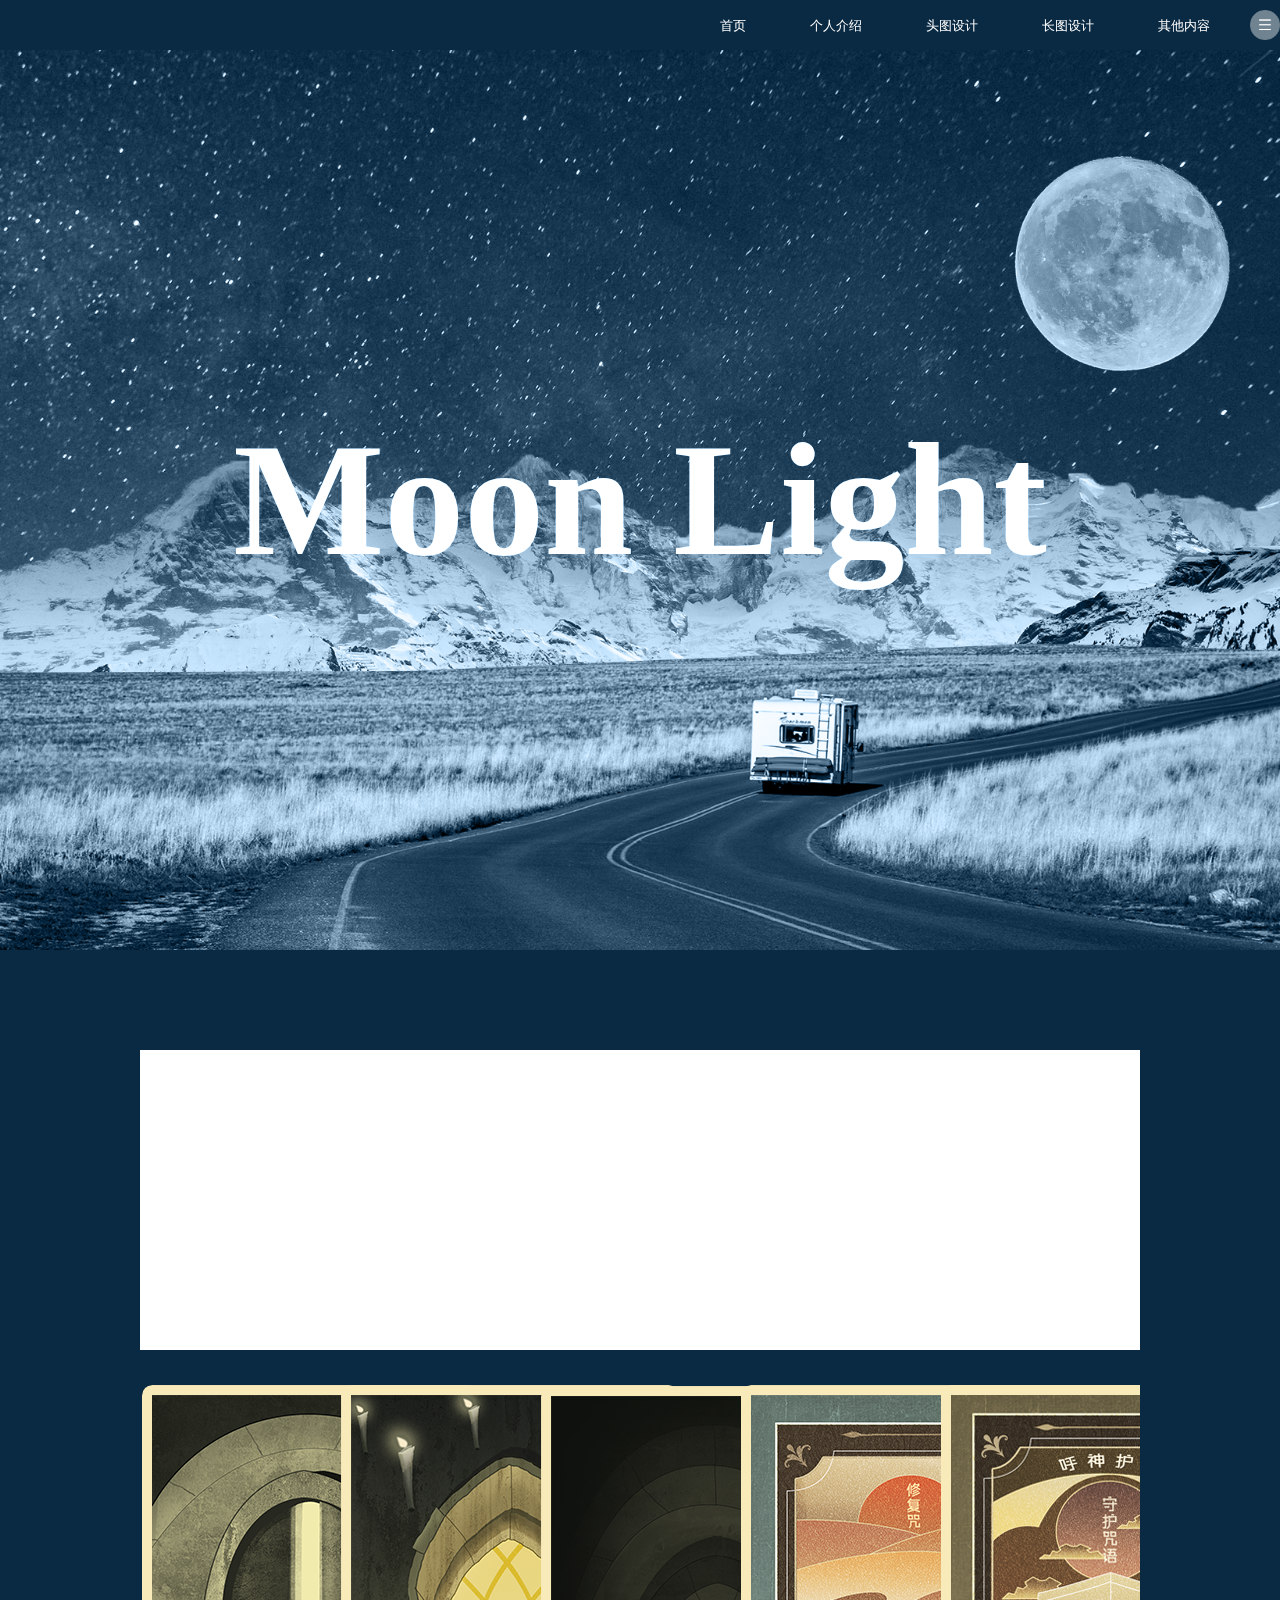
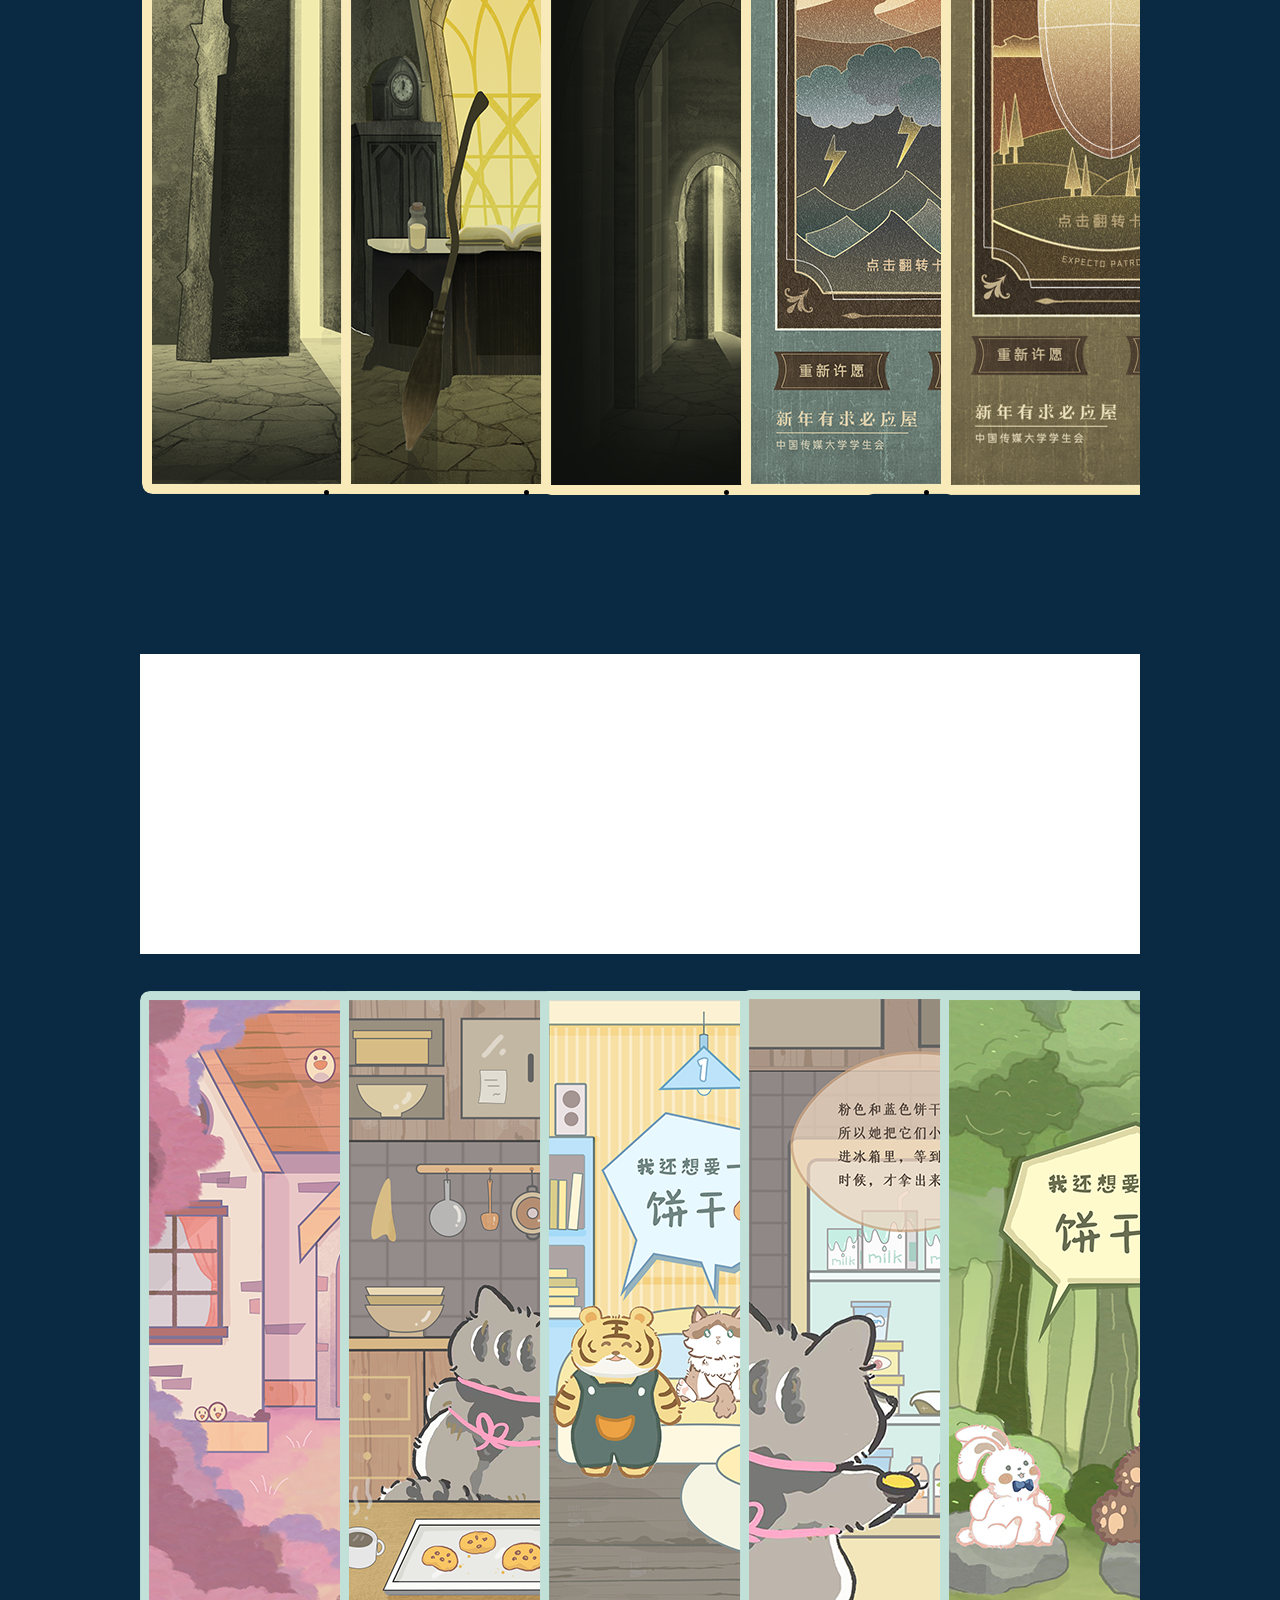
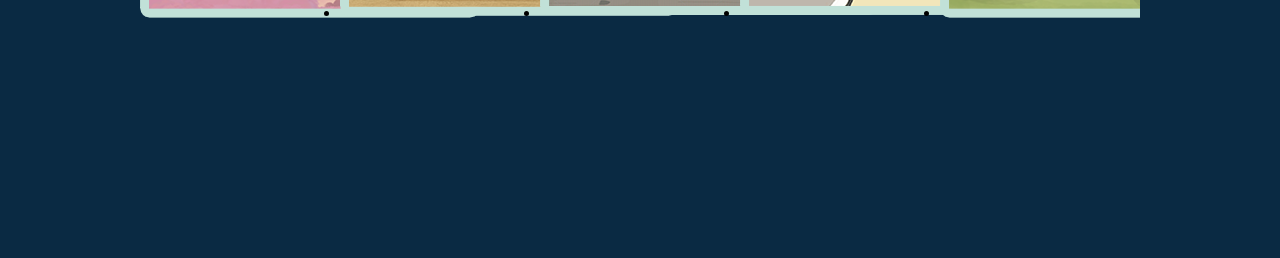
==== H5设计.html @ 218ca6df "Add files via upload" ====
<!DOCTYPE html>

<head>
    <meta charset="UTF-8">
    <meta name="viewport" content="width=device-width, initial-scale=1.0" />
    <title>Document</title>
        <link rel="stylesheet" href="website4.css">
</head>

<body>
  <div class="a">
    <div class="navbar">
      <nav>
        <ul>
          <li><a href="首页.html">首页</a></li>
          <li><a href="个人介绍.html">个人介绍</a></li>
          <li><a href="公众号设计.html">头图设计</a></li>
          <li><a href="H5设计.html">长图设计</a></li>
          <li><a href="其他内容.html">其他内容</a></li>
        </ul>
      </nav>
      <img src="img/menu.png" class="menu-icon" />
    </div>
    <section>
        <img
            src="bg.jpg"
            id="bg"
        >
        <img
            src="moon.png"
            id="moon"
        >
        <img
            src="mountain.png"
            id="mountain"
        >
        <img
            src="road.png"
            id="road"
            road
        >
        <h2 id="text">
            Moon Light
        </h2>
    </section>
    <script>
        let bg = document.querySelector('#bg')
        let moon = document.querySelector('#moon')
        let mountain = document.querySelector('#mountain')
        let road = document.querySelector('#road')
        let text = document.querySelector('#text')

        window.addEventListener('scroll', () => {
            var value = window.scrollY;

            bg.style.top = value * 0.5 + 'px';
            moon.style.left = -value * 0.5 + 'px';
            mountain.style.top = -value * 0.15 + 'px';
            road.style.top = value * 0.15 + 'px';

            text.style.top = value * 1 + 'px';


        })
    </script>
    <div class="first">
      <img src="文本框.png" alt="" >
    </div>


    <ul class="box">
  <li>
    <img src="大门.png" alt="">
  </li>
  <li>
    <img src="室内.png" alt="">
  </li>
  <li>
    <img src="走廊.png" alt="">
  </li>
  <li>
    <img src="修复.png" alt="">
  </li>
  <li>
    <img src="盾牌.png" alt="">
  </li>
</ul>
<div class="first">
      <img src="文本框.png" alt="">
</div>

<ul class="box">
<li>
<img src="我还要一块饼干/4.png" alt="">
</li>
<li>
<img src="我还要一块饼干/2.png" alt="">
</li>
<li>
<img src="我还要一块饼干/3.png" alt="">
</li>
<li>
<img src="我还要一块饼干/1.png" alt="">
</li>
<li>
<img src="我还要一块饼干/5.png" alt="">
</li>
</ul>

</body>

</html>
---- website4.css ----
* {
  margin: 0;
  padding: 0;
}
body {
  background-color: #0a2a43;
  min-height: 1500px;
}
section {
  position: relative;
  width: 100%;
  height: 100vh;
  overflow: hidden;
  display: flex;
  justify-content: center;
  align-items: center;
}
section:before {
  content: '';
  position: absolute;
  bottom: 0;
  width: 100%;
  height: 100px;
  background: linear-gradient(to top #0a2a43 transparent);
  z-index: 10000;
}
section:after {
  content: '';
  position: absolute;
  top: 0;
  left: 0;
  width: 100%;
  height: 100%;
  background: #0a2a43;
  z-index: 10000;
  mix-blend-mode: color;
}
section img {
  position: absolute;
  top: 0;
  left: 0;
  width: 100%;
  height: 100%;
  object-fit: cover;
  pointer-events: none;
}
#text {
  position: relative;
  color: #ffffff;
  font-size: 10em;
  z-index: 1;
}
#road {
  z-index: 2;
}
.first{
    margin-top:100px;
    margin-bottom:-70px;
    text-align: center;
}
.box{
	width:1000px;
	height:770px;
	margin:100px auto;
	border:0px solid #FFF;
	overflow:hidden;
	background-color:rgba(255,255,255,0.0);
	box-shadow:5px 5px 7px rgba(255,255,255,0.0);
}
.box li{
	float:left;
	position:relative;
	width:200px;
	height:770px;
	border:10px;
	box-shadow:0 50px #000000;
	transition:all 0.5s;
}
.box li .text{
	position:absolute;
	left:0;
	bottom:0;
	font-size:16px;
	color:#FFF;
	width:100%;
	height:40px;
	text-align:center;
	line-height:40px;
	background:#000;
	background-color:rgba(63,54,42,0.7);
}
.box:hover li{
	width:125px;
}
.box li:hover{
	width:500px;
}
* {
    /* 初始化 取消页面元素的内外边距 */
    padding: 0;
    margin: 0;
}

.body2 {
    /* 弹性布局 让页面元素垂直+水平居中 */
    float: left;
    margin-top: 100px;
    margin-bottom: 100px;xs
    /* 溢出隐藏 */
    overflow: hidden;
    margin-left: 14%;
}

.box2 {
    /* 相对定位 */
    float: left;
    margin-left: 33px;
    margin-top: 10px;
    width: 300px;
    height: 300px;
    line-height: 200px;
    text-align: center;
    color: #fff;
    border-radius: 5px;
    /* 背景渐变色 */
    cursor: pointer;
    background-image: linear-gradient(to right, #fb7299, #ff5c7c);
    transition: .5s;
}

.box2::after {
    content: '';
    /* 绝对定位 */
    position: absolute;
    top: 100px;
    left: 0;
    width: 600px;
    height: 70px;
    /* 背景渐变色 */
    background-image: linear-gradient(rgba(0, 0, 0, 0), rgba(255, 255, 255, .3), rgba(0, 0, 0, 0));
    /* 让元素旋转-45度 位置距离距离左边不变化，距离下面走360像素的距离 */
    transform: rotate(-45deg) translate(0, -360px);
}

.box2:hover::after {
    /* 过渡时长 */
    transition: 1s;
    transform: rotate(-45deg) translate(0, 100px);
}

.box2:hover {
    margin-top: -20px;
    /* 盒子阴影 */
    box-shadow: 3px 3px 3px rgba(0, 0, 0, .2);
}
.navbar {
  height: 12%;
  display: flex;
  align-items: center;
  margin-bottom: 10px;
  margin-top: 10px;
}
.logo {
  width: 50px;
  cursor: pointer;
}
.menu-icon {
  width: 30px;
  cursor: pointer;
  margin-left: 40px;
}
nav {
  flex: 1;
  text-align: right;
}
nav ul li {
  list-style: none;
  display: inline-block;
  margin-left: 60px;
}
nav ul li a {
  text-decoration: none;
  color: #fff;
  font-size: 13px;
}
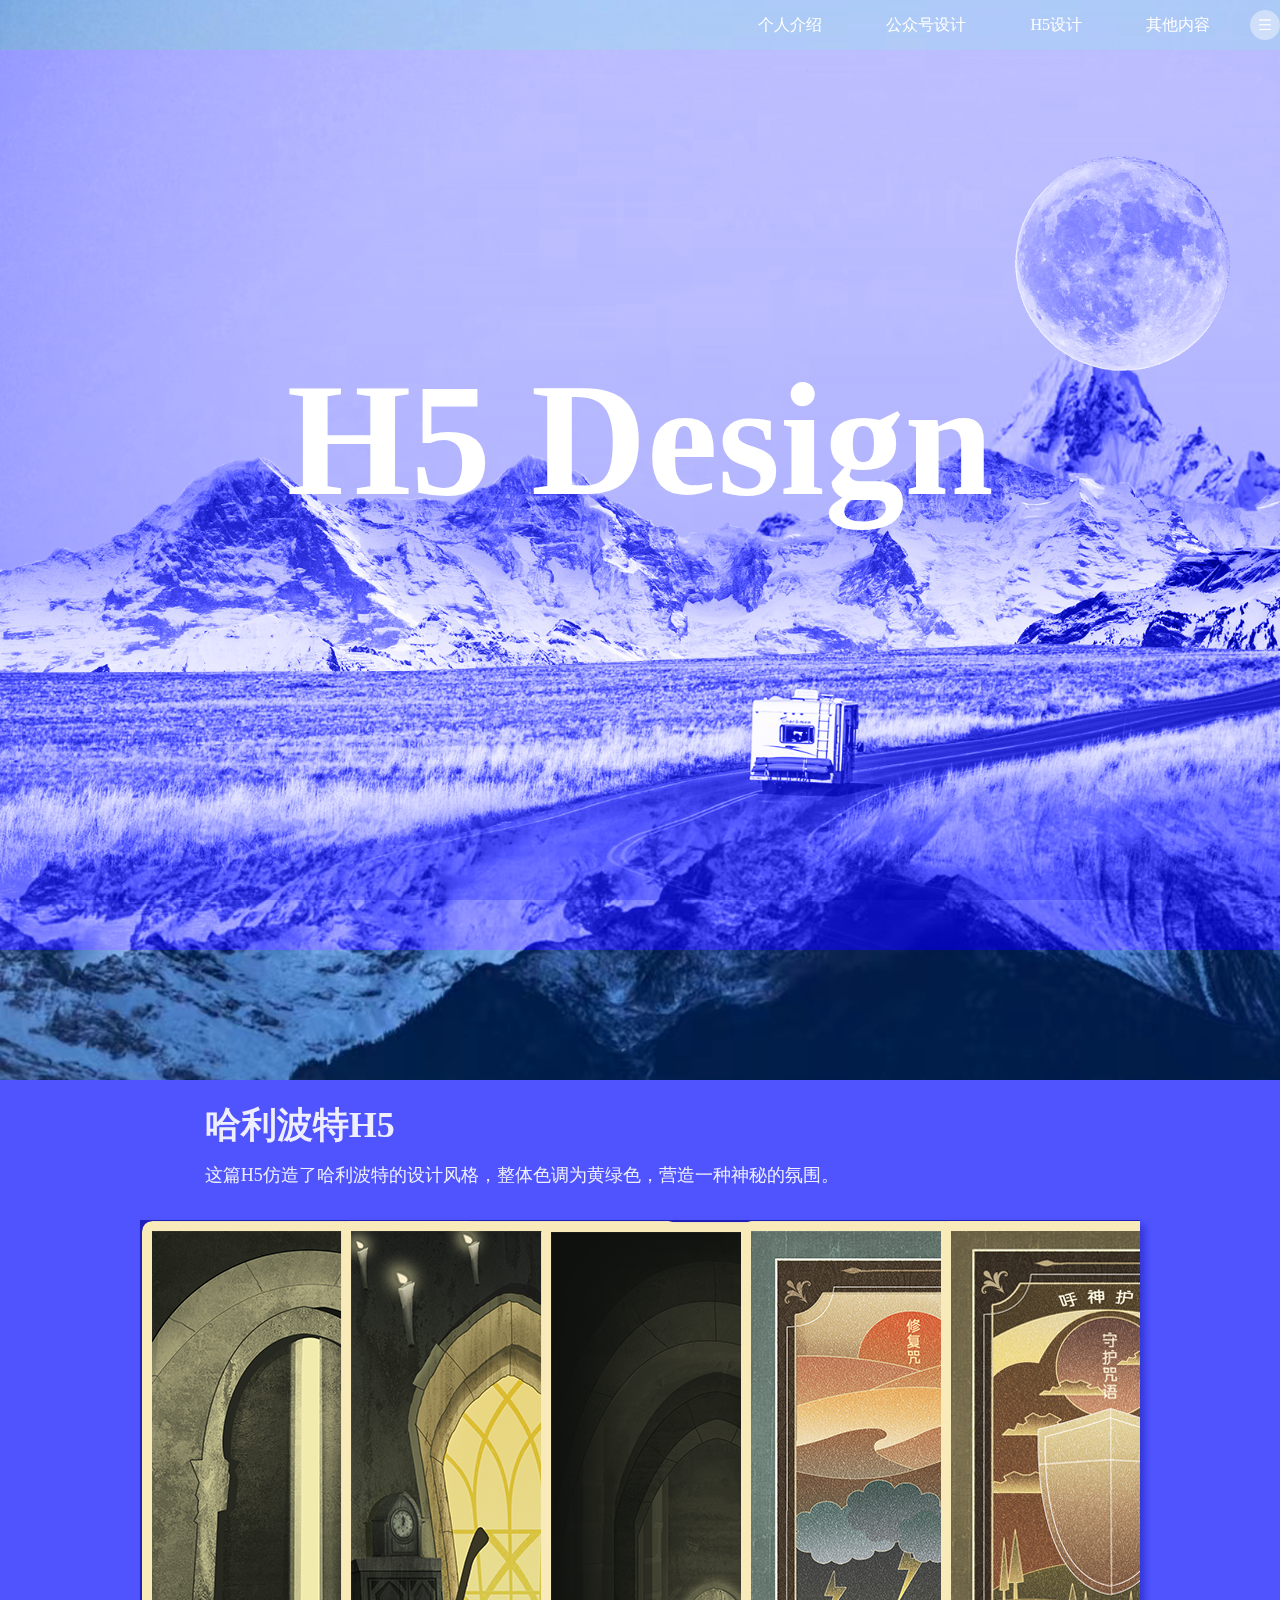
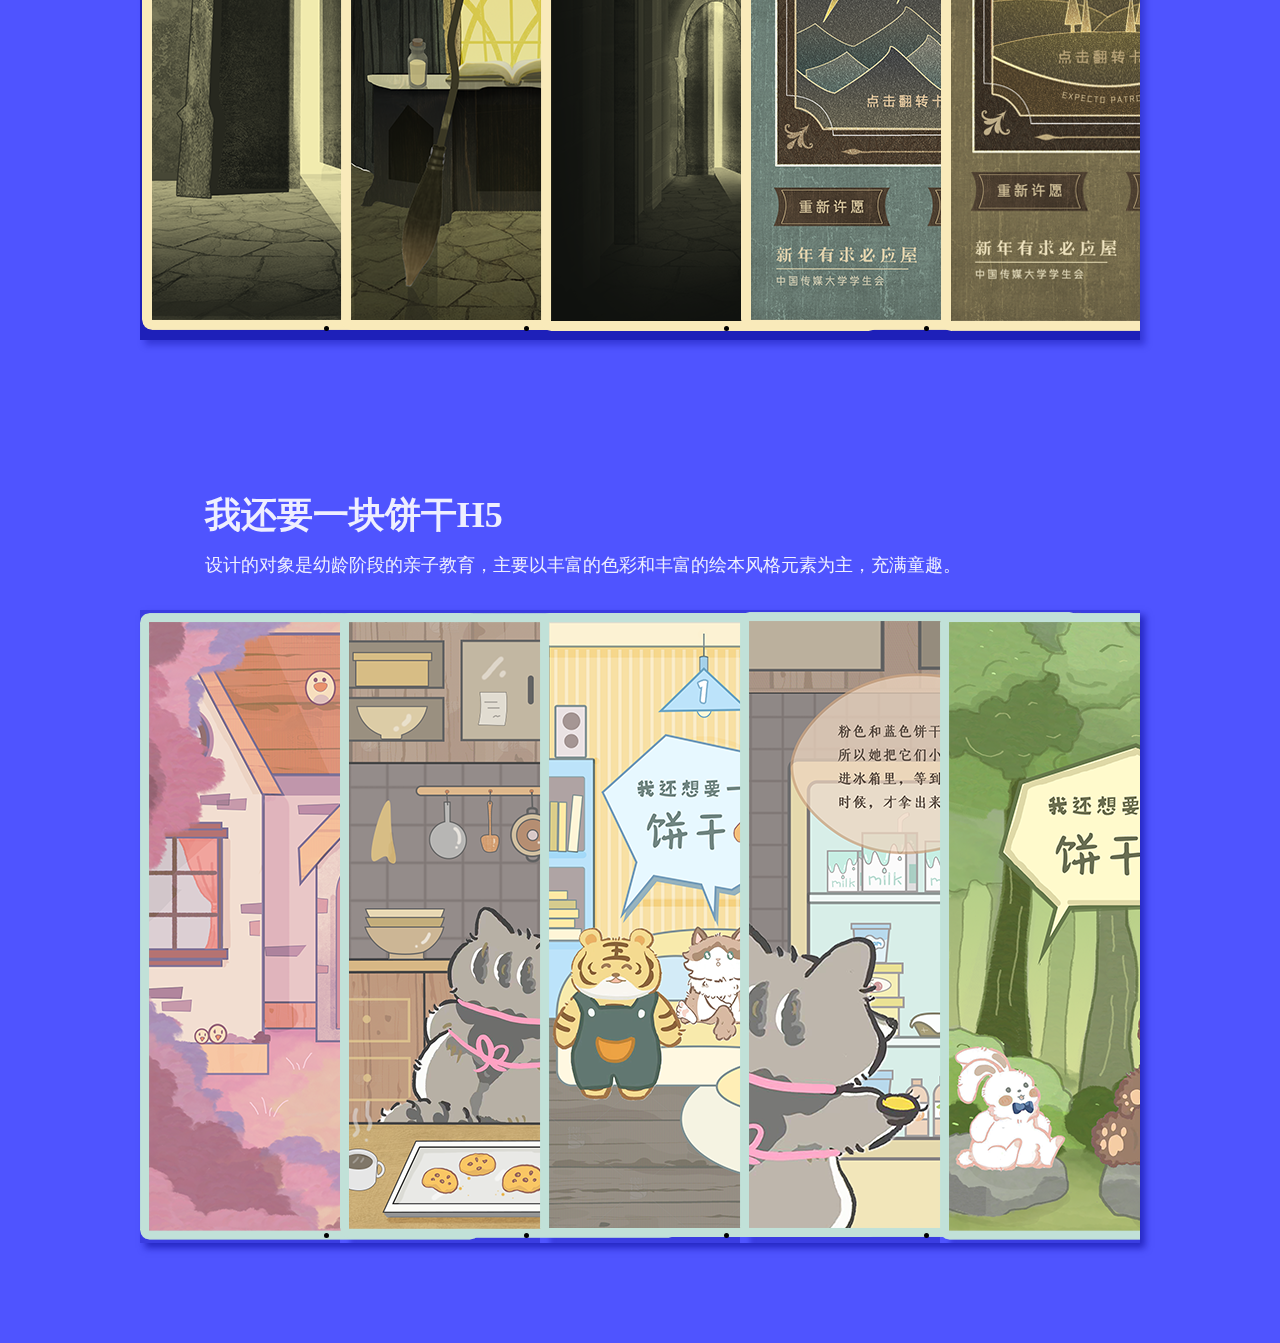
==== commit 8d934f90: "Add files via upload" ====
--- a/H5设计.html
+++ b/H5设计.html
@@ -3,8 +3,8 @@
 <head>
     <meta charset="UTF-8">
     <meta name="viewport" content="width=device-width, initial-scale=1.0" />
-    <title>Document</title>
-        <link rel="stylesheet" href="website4.css">
+    <title>H5 Design</title>
+        <link rel="stylesheet" href="website5.css">
 </head>
 
 <body>
@@ -12,10 +12,9 @@
     <div class="navbar">
       <nav>
         <ul>
-          <li><a href="首页.html">首页</a></li>
-          <li><a href="个人介绍.html">个人介绍</a></li>
-          <li><a href="公众号设计.html">头图设计</a></li>
-          <li><a href="H5设计.html">长图设计</a></li>
+          <li><a href="index.html">个人介绍</a></li>
+          <li><a href="公众号设计.html">公众号设计</a></li>
+          <li><a href="H5设计.html">H5设计</a></li>
           <li><a href="其他内容.html">其他内容</a></li>
         </ul>
       </nav>
@@ -23,7 +22,7 @@
     </div>
     <section>
         <img
-            src="bg.jpg"
+            src="bg.png"
             id="bg"
         >
         <img
@@ -40,7 +39,7 @@
             road
         >
         <h2 id="text">
-            Moon Light
+            H5 Design
         </h2>
     </section>
     <script>
@@ -63,11 +62,11 @@
 
         })
     </script>
-    <div class="first">
-      <img src="文本框.png" alt="" >
-    </div>
 
-
+    <div class="b">
+      <h1>哈利波特H5</h1>
+      <p>这篇H5仿造了哈利波特的设计风格，整体色调为黄绿色，营造一种神秘的氛围。</p>
+  </div>
     <ul class="box">
   <li>
     <img src="大门.png" alt="">
@@ -85,11 +84,13 @@
     <img src="盾牌.png" alt="">
   </li>
 </ul>
-<div class="first">
-      <img src="文本框.png" alt="">
+<div class="b">
+  <h1>我还要一块饼干H5</h1>
+  <p>设计的对象是幼龄阶段的亲子教育，主要以丰富的色彩和丰富的绘本风格元素为主，充满童趣。
+</p>
 </div>
 
-<ul class="box">
+<ul class="box3">
 <li>
 <img src="我还要一块饼干/4.png" alt="">
 </li>
--- a/website5.css
+++ b/website5.css
@@ -0,0 +1,249 @@
+* {
+  margin: 0;
+  padding: 0;
+}
+body {
+  background-color: #4f54ff;
+  min-height: 1500px;
+background-image: linear-gradient(rgba(21,21, 213, 0.0), rgba(0, 0, 0, 0.2)), url(img/background.png);
+background-repeat: no-repeat;
+background-attachment: fixed;
+}
+section {
+  position: relative;
+  width: 100%;
+  height: 100vh;
+  overflow: hidden;
+  display: flex;
+  justify-content: center;
+  align-items: center;
+}
+section:before {
+  content: '';
+  position: absolute;
+  bottom: 0;
+  width: 100%;
+  height: 100px;
+	background:rgba(R,G, B, A);
+  z-index: 10000;
+}
+section:after {
+  content: '';
+  position: absolute;
+  top: 0;
+  left: 0;
+  width: 100%;
+  height: 100%;
+  background: #4f54ff;
+  z-index: 10000;
+  mix-blend-mode: color;
+}
+section img {
+  position: absolute;
+  top: 0;
+  left: 0;
+  width: 100%;
+  height: 100%;
+  object-fit: cover;
+  pointer-events: none;
+}
+#text {
+position: relative;
+  color: #ffffff;
+  font-size: 10em;
+  margin-bottom: 120px;
+  z-index: 1;
+}
+#road {
+  z-index: 2;
+}
+.first{
+    margin-top:100px;
+    margin-bottom:-70px;
+    text-align: center;
+}
+.box{
+	width:1000px;
+	height:720px;
+	margin:100px auto;
+	border:0px solid #FFF;
+	overflow:hidden;
+	background-color:rgba(10,10,155,0.7);
+	box-shadow:5px 5px 7px rgba(10,10,155,0.4);
+}
+
+.box li{
+	float:left;
+	position:relative;
+	width:200px;
+	height:770px;
+	border:10px;
+	box-shadow:0 100px rgba(10,10,155,0.5);
+	transition:all 0.5s;
+}
+.box li .text{
+	position:absolute;
+	left:0;
+	bottom:0;
+	font-size:16px;
+	color:#FFF;
+	width:100%;
+	height:40px;
+	text-align:center;
+	line-height:40px;
+	background:#000;
+	background-color:rgba(63,54,42,0.7);
+}
+.box:hover li{
+	width:125px;
+}
+.box li:hover{
+	width:500px;
+}
+* {
+    /* 初始化 取消页面元素的内外边距 */
+    padding: 0;
+    margin: 0;
+}
+
+.body2 {
+    /* 弹性布局 让页面元素垂直+水平居中 */
+    float: left;
+    margin-top: 100px;
+    margin-bottom: 100px;xs
+    /* 溢出隐藏 */
+    overflow: hidden;
+    margin-left: 14%;
+}
+
+
+
+.box2 {
+    /* 相对定位 */
+    float: left;
+    margin-left: 33px;
+    margin-top: 10px;
+    width: 300px;
+    height: 300px;
+    line-height: 200px;
+    text-align: center;
+    color: #fff;
+    border-radius: 5px;
+    /* 背景渐变色 */
+    cursor: pointer;
+    background-image: linear-gradient(to right, #fb7299, #ff5c7c);
+    transition: .5s;
+        box-shadow: 2px 2px 2px rgba(10, 10, 155, 0.3);
+}
+
+.box2::after {
+    content: '';
+    /* 绝对定位 */
+    position: absolute;
+    top: 100px;
+    left: 0;
+    width: 600px;
+    height: 70px;
+    /* 背景渐变色 */
+    background-image: linear-gradient(rgba(0, 0, 0, 0.5), rgba(255, 255, 255, 0.3), rgba(0, 0, 0, 0));
+    /* 让元素旋转-45度 位置距离距离左边不变化，距离下面走360像素的距离 */
+    transform: rotate(-45deg) translate(0, -360px);
+
+}
+
+.box2:hover::after {
+    /* 过渡时长 */
+    transition: 1s;
+    transform: rotate(-45deg) translate(0, 100px);
+}
+
+.box2:hover {
+    margin-top: -20px;
+    /* 盒子阴影 */
+    box-shadow: 5px 5px 5px rgba(10, 10, 155, 0.5);
+}
+.box3{
+	width:1000px;
+	height:633px;
+	margin:100px auto;
+	border:0px solid #FFF;
+	overflow:hidden;
+	background-color:rgba(10,10,155,0.3);
+	box-shadow:5px 5px 7px rgba(10,10,155,0.6);}
+
+  .box3 li{
+  	float:left;
+  	position:relative;
+  	width:200px;
+  	height:770px;
+  	border:10px;
+    box-shadow:10px 10px 5px #4f54ff;
+  	transition:all 0.5s;
+  }
+  .box3 li .text{
+  	position:absolute;
+  	left:0;
+  	bottom:0;
+  	font-size:16px;
+  	color:#FFF;
+  	width:100%;
+  	height:40px;
+  	text-align:center;
+  	line-height:40px;;
+  	background-color:rgba(63,54,42,0.7);
+  }
+  .box3:hover li{
+  	width:125px;
+    box-shadow:10px 10px 5px #4f54ff;；
+  }
+  .box3 li:hover{
+  	width:500px;
+      	background-color:rgba(10,10,155,0.7);
+    box-shadow:10px 10px 5px #4f54ff;；
+
+  }
+  * {
+      /* 初始化 取消页面元素的内外边距 */
+      padding: 0;
+      margin: 0;
+
+  }
+
+.navbar {
+  height: 12%;
+  display: flex;
+  align-items: center;
+  margin-bottom: 10px;
+  margin-top: 10px;
+}
+.logo {
+  width: 50px;
+  cursor: pointer;
+}
+.menu-icon {
+  width: 30px;
+  cursor: pointer;
+  margin-left: 40px;
+}
+nav {
+  flex: 1;
+  text-align: right;
+}
+nav ul li {
+  list-style: none;
+  display: inline-block;
+  margin-left: 60px;
+}
+nav ul li a {
+  text-decoration: none;
+  color: #fff;
+  font-size: 16px;
+}
+.b{width: 1000px;
+font-size: 18px;
+color: rgba(255,255,255,0.9);
+line-height: 50px;
+margin-left: 16%;
+margin-bottom:-80px;
+margin-top: 150px;
+ }
